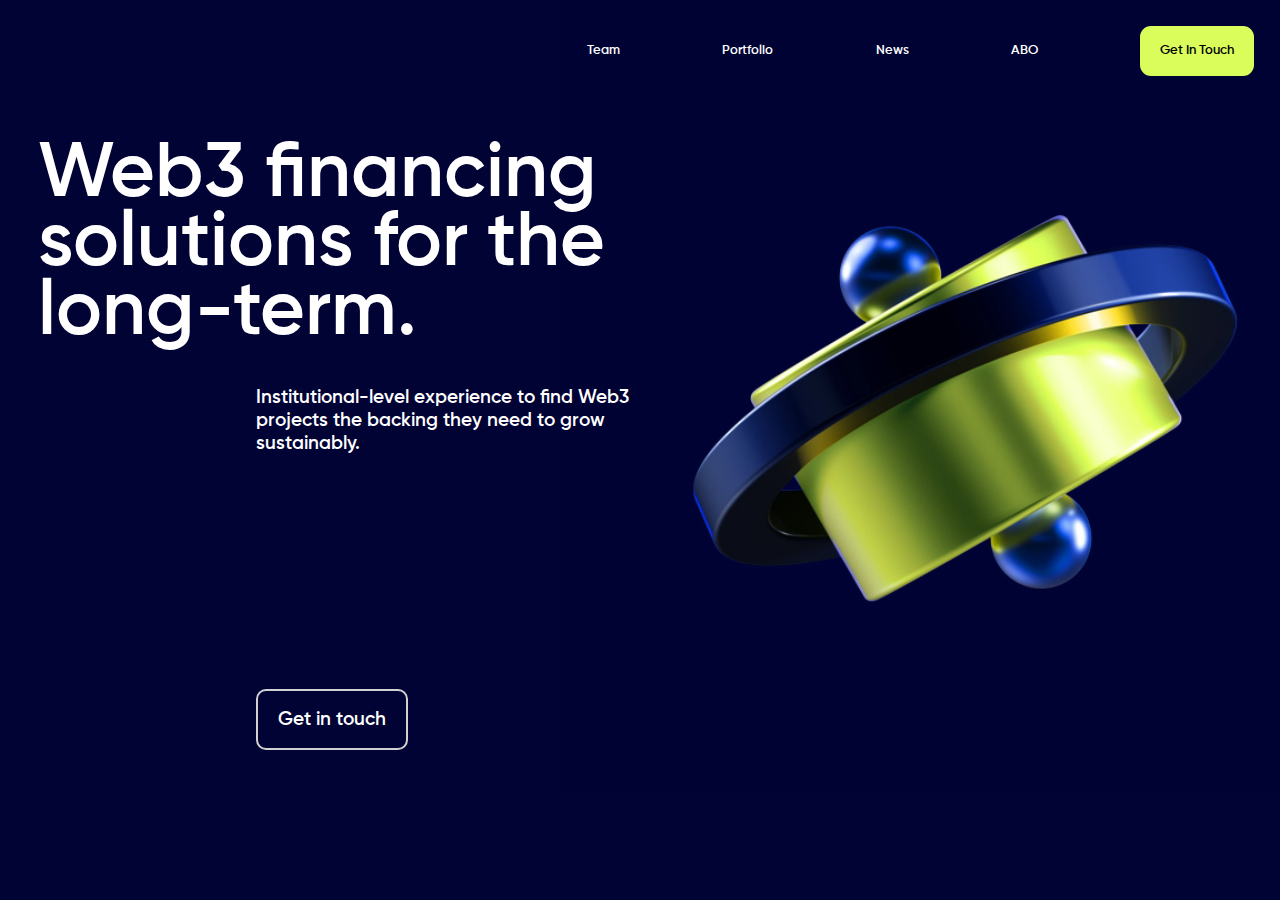
==== index.html @ 0544479d "new commit" ====
<!DOCTYPE html>
<html lang="en">
<head>
    <meta charset="UTF-8">
    <meta name="viewport" content="width=device-width, initial-scale=1.0">
    <link rel="stylesheet" href="style.css">
    <title>Landing-Page</title>
</head>
<body>
    <div class="main">
        <div class="nav">
            <div class="lnav">
                <img src="https://uploads-ssl.webflow.com/64b7f7b6e0e962310ae14c1e/64d0c24045286f4d63648470_abo-digital-logo-white.png" alt="">
            </div>
            <div class="rnav">
                <h1>team</h1>
                <h1>portfolio</h1>
                <h1>news</h1>
                <h1>ABO</h1>
                <h1>Get in touch</h1>
            </div>
        </div>

        <div class="content">
            <div class="left">
                <h1>Web3 financing <br>
                    solutions for the <br>
                    long-term.</h1>
                 <p>Institutional-level experience to find Web3 <br>
                    projects the backing they need to grow <br>
                    sustainably.
                    </p>
                    <button>Get in touch</button>
            </div>
            <div class="right">
                <video src="/assets/abo-digital-01-home-hero-3d-alpha (1).webm" autoplay loop muted></video>
            </div>
        </div>
    </div>

    
</body>
</html>
---- style.css ----
@font-face {
    font-family: haffer;
    src: url(/fonts/64b7f7b6e0e962310ae14c45_HafferSQ-Light.ttf);
}

@font-face {
    font-family: gilroy;
    src: url(/fonts/Gilroy-SemiBold.ttf);
} 
@font-face {
    font-family: cooper;
    src: url(/fonts/CooperLtBTWXXLight.ttf);
}
    

*{
    margin:0;
    padding:0;
    box-sizing:border-box;
    font-family: gilroy; 
    
}
html,body{
    height:100%;
    width:100%;
}

.main{
    height: 100vh;
    width: 100%;
    background-color: #010334;
    position: relative;
    overflow: hidden;
    
}

.nav{
    display: flex;
    align-items: center;
    justify-content: space-between;
    padding: 4vw 2vw;
    height: 70px;
    width: 100%;
    /* margin-top: 5vw; */
    /* background-color: red; */
}

.lnav img{
    height: 80px;
    
}

.rnav{
    display: flex;
    align-items: center;
    justify-content: center;
    gap: 8vw;
    /* margin-right: 2vw; */
  
    
}
.nav .rnav h1:nth-last-child(1){

    padding: 17px 20px;
    border-radius: 11px;
    color: black;
    background-color: #DBFE5d;
    
    
}

.rnav h1{
    font-size: 1vw;
    text-transform: capitalize;
    color: #ffffff;
    /* font-family: cooper; */
    font-weight: 500;
}

.content{
    display: flex;
    width: 100%;
    height: calc(100% - 70px);
    /* background-color: red; */
}

.left{
    position: relative;
    width: 50%;
    height: 100%;
    /* background-color: yellow; */
}

.right{
    position: relative;;
    width: 50%;
    height: 100%;
    /* background-color: crimson; */
}

.right>video{
    position: absolute;
    top: 35%;
    left: 50%;
    transform: translate(-50%,-50%);
    height: 800px;
    
}

.left>h1{
    font-size: 6vw;
    /* opacity: 0.7; */
    font-weight: 100;
    color: #FFFFFF;
    margin-left: 3vw;
    margin-top: 3vw;
    line-height: 0.9;
}

.left p{
    color: #ffffff;
    font-size: 1.5vw;
    margin-top: 3vw;
    margin-left: 20vw;
    font-weight: 100;
}

.left button{
    position: absolute;
    padding: 17px 20px;
    background-color: #010334;
    color: white;
    border: 2px solid rgb(210, 209, 209);
    border-radius: 10px;
    font-size: 1.5vw;
    font-weight: 100;
    bottom: 22%;
    left: 40%;

}
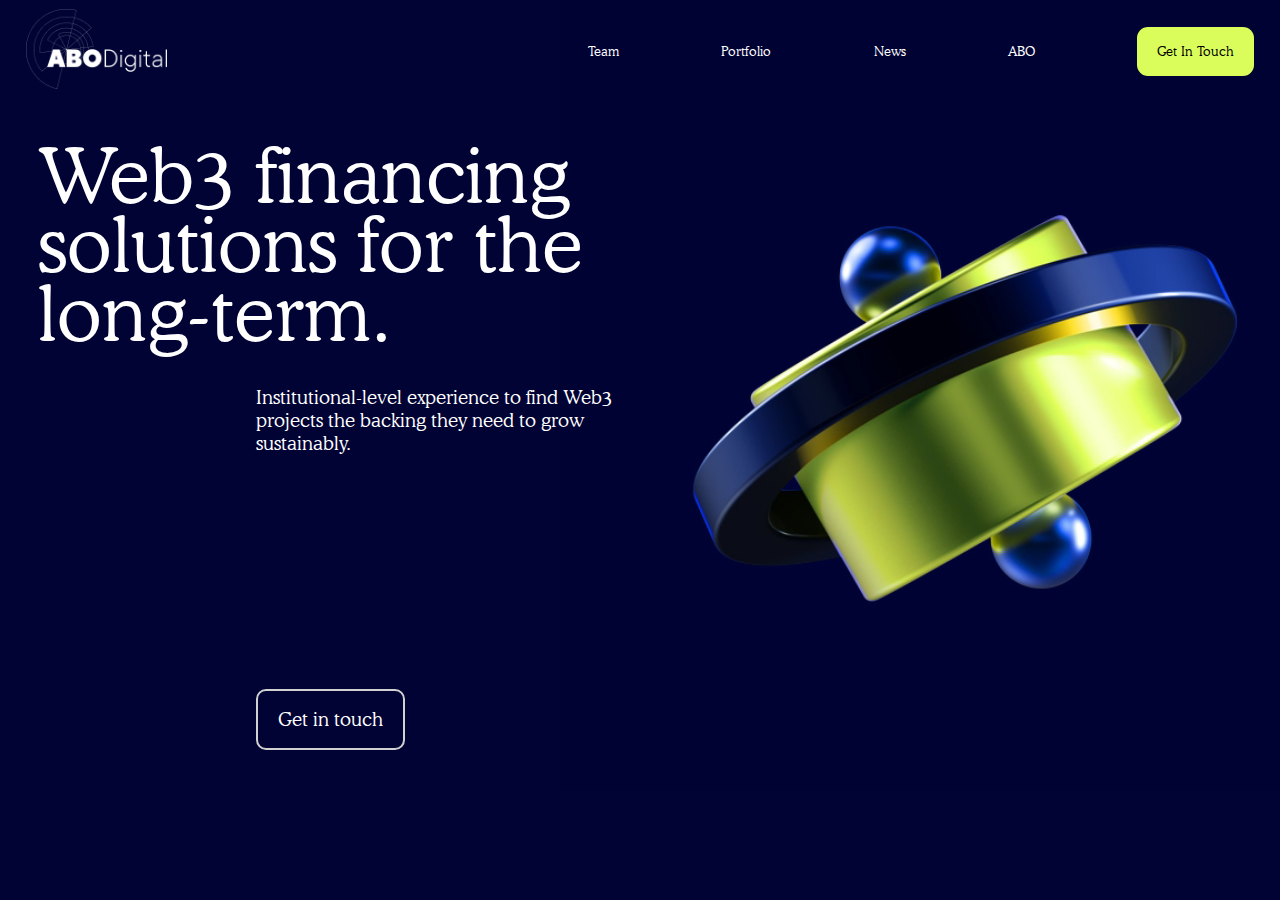
==== commit 1f40d3e8: "new change" ====
--- a/index.html
+++ b/index.html
@@ -10,7 +10,7 @@
     <div class="main">
         <div class="nav">
             <div class="lnav">
-                <img src="https://uploads-ssl.webflow.com/64b7f7b6e0e962310ae14c1e/64d0c24045286f4d63648470_abo-digital-logo-white.png" alt="">
+                <img src="assets/logo.png" alt="">
             </div>
             <div class="rnav">
                 <h1>team</h1>
@@ -38,6 +38,7 @@
         </div>
     </div>
 
+  
     
 </body>
 </html>--- a/style.css
+++ b/style.css
@@ -17,7 +17,7 @@
     margin:0;
     padding:0;
     box-sizing:border-box;
-    font-family: gilroy; 
+    font-family: cooper; 
     
 }
 html,body{
@@ -41,8 +41,7 @@
     padding: 4vw 2vw;
     height: 70px;
     width: 100%;
-    /* margin-top: 5vw; */
-    /* background-color: red; */
+    
 }
 
 .lnav img{
@@ -55,7 +54,6 @@
     align-items: center;
     justify-content: center;
     gap: 8vw;
-    /* margin-right: 2vw; */
   
     
 }
@@ -73,7 +71,6 @@
     font-size: 1vw;
     text-transform: capitalize;
     color: #ffffff;
-    /* font-family: cooper; */
     font-weight: 500;
 }
 
@@ -81,21 +78,18 @@
     display: flex;
     width: 100%;
     height: calc(100% - 70px);
-    /* background-color: red; */
 }
 
 .left{
     position: relative;
     width: 50%;
     height: 100%;
-    /* background-color: yellow; */
 }
 
 .right{
     position: relative;;
     width: 50%;
     height: 100%;
-    /* background-color: crimson; */
 }
 
 .right>video{
@@ -109,12 +103,12 @@
 
 .left>h1{
     font-size: 6vw;
-    /* opacity: 0.7; */
     font-weight: 100;
     color: #FFFFFF;
     margin-left: 3vw;
     margin-top: 3vw;
     line-height: 0.9;
+    
 }
 
 .left p{
